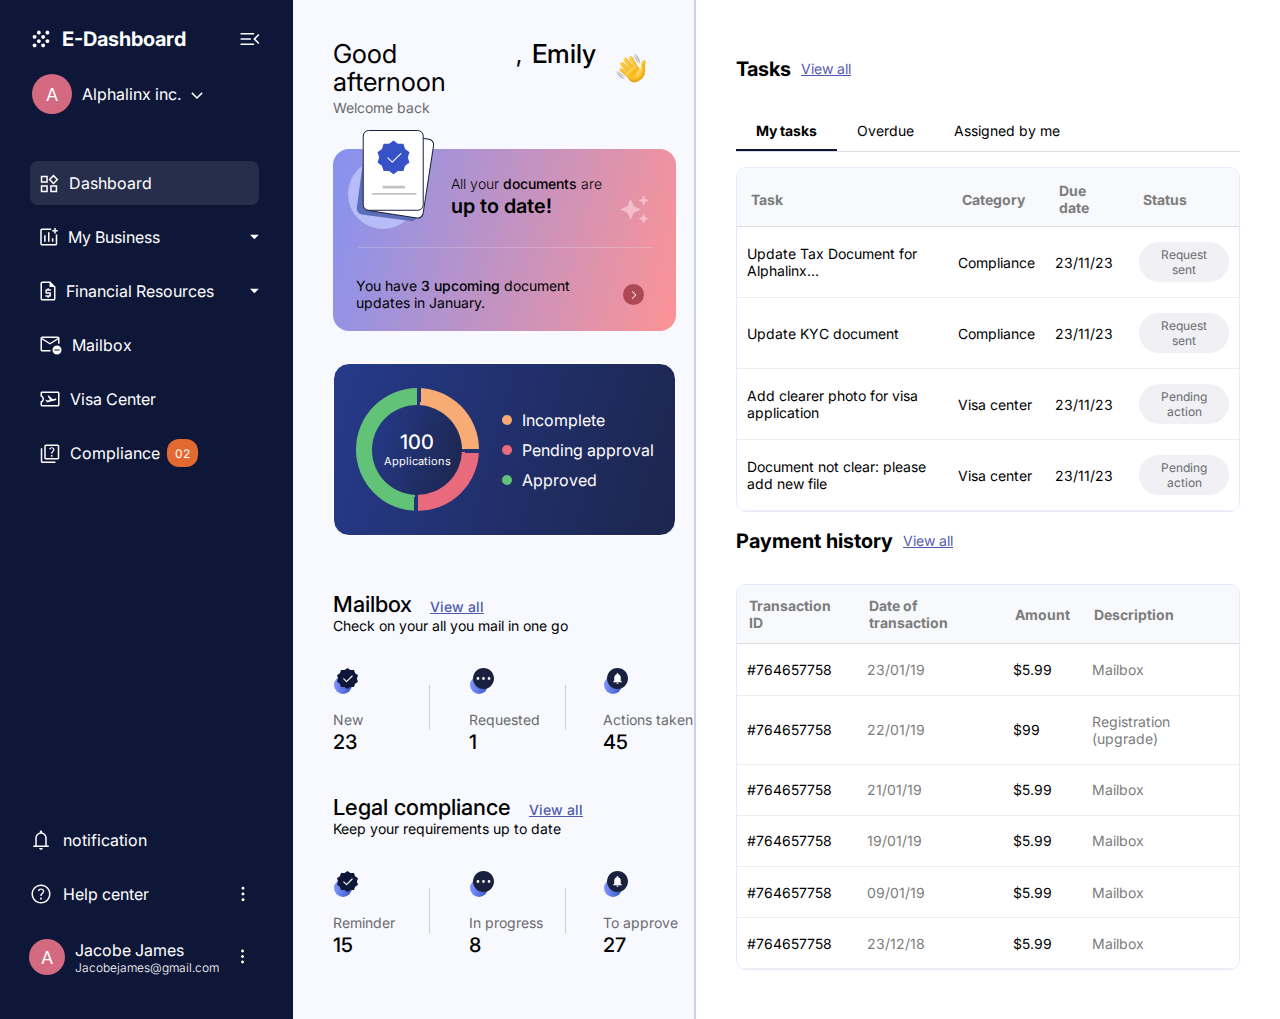
==== index.html @ ae785c29 "first commit" ====
<!DOCTYPE html>
<html lang="en">

<head>
    <meta charset="UTF-8">
    <meta name="viewport" content="width=device-width, initial-scale=1.0">
    <title>Document</title>


    <link rel="stylesheet" href="../public/stylesheets/index.css">
</head>

<body>

    <!-- sidebar section -->

    <div class="sidebar">
        <div class="sidebar-header">
            <div class="logo">
                <img src="../public/images/logo.svg" alt="">
                <span>E-Dashboard</span>
            </div>

            <button class="menu-icon" onclick="toggleSidebar()"><img src="../public/images/toggle-icon.svg" alt=""></button>
        </div>
        <div class="profile">
            <div class="avatar">A</div>
            <div class="company-info">
                <div class="company-name">Alphalinx inc.</div>
                <div class="dropdown-arrow">
                    <!-- Include your SVG file here -->
                    <img src="../public/images/dropdown-arrow.svg" alt="Dropdown Arrow">
                </div>
            </div>
        </div>

        <ul class="nav-list">
            <li class="nav-item active">
                <div class="icon"><img src="../public/images/dashboard.svg" alt=""></div>
                <span>Dashboard</span>

            </li>
            <li class="nav-item">
                <div class="icon"><img src="../public/images/my_business.svg" alt=""></div>
                <span>My Business</span>
                <img src="../public/images/down-arrow-icon.svg" alt="">

            </li>
            <li class="nav-item">
                <div class="icon"><img src="../public/images/financial_resources.svg" alt=""></div>
                <span>Financial Resources</span>
                <img src="../public/images/down-arrow-icon.svg" alt="">

            </li>
            <li class="nav-item">
                <div class="icon"><img src="../public/images/mail_box.svg" alt=""></div>
                <span>Mailbox</span>
            </li>
            <li class="nav-item">
                <div class="icon"><img src="../public/images/visa_center.svg" alt=""></div>
                <span>Visa Center</span>
            </li>
            <li class="nav-item">
                <div class="icon"><img src="../public/images/compliance.svg" alt=""></div>
                <span>Compliance</span>
                <span class="badge">02</span>
            </li>
        </ul>
        <div class="sidebar-bottom">
            <div class="sidebar-bottom-items">
                <li class="first-element"><img src="../public/images/notifications.svg" alt="">notification</li>
                <li class="second-element"><img src="../public/images/help.svg" alt="">Help center <img
                        class="three-dot" src="../public/images/3dot.svg" alt=""></li>
                <li class="third-element">
                    <span class="avatar2">A</span>
                    <div class="profile-bottom-name">Jacobe James<span>Jacobejames@gmail.com</span></div><img
                        class="three-dot" src="../public/images/3dot.svg" alt="Dropdown Arrow">



                </li>
            </div>
        </div>
    </div>

    <!-- ///////////////////////////////////////////////////////////////////////////// -->


    <!-- section-2 -->

    <div class="section-2">

        <!-- greeting div -->
        <div class="greeting-div">
            <li class="greeting-heading">
                <span id="greeting-text"></span>, <span id="user-name">Emily</span>
                <img src="../public/images/greetings-icon.svg" alt="">
            </li>
            <li class="welcome-back">Welcome back</li>
        </div>

        <!-- first card div in section-2 -->

        <div class="first-card">
            <img class="first-card-icon1" src="../public/images/first-card-icon1.svg" alt="">
            <img class="first-card-icon2" src="../public/images/first-card-icon2.svg" alt="">
            <div class="card">

                <div class="first-div">All your <span class="documents-span">documents</span> are <span
                        class="up-to-date">up to date!</span></div>
                <img class="line-img" src="../public/images/Line.svg" alt="">
                <div class="second-div">
                    <p>You have <span>3 upcoming</span> document updates in January.</p>

                    <img class="right-arrow" src="../public/images/right-arrow.svg" alt="">
                </div>
            </div>
        </div>

        <!-- second card -->
        <div class="second-card">
            <div class="chart-container" id="chart">
                <div class="chart-total" id="chart-total">
                    <div id="total-number">21</div>
                    <div id="total-text">Applications</div>
                </div>
            </div>
            <div class="legend">
                <div class="legend-item">
                    <span class="legend-color incomplete"></span>
                    Incomplete
                </div>
                <div class="legend-item">
                    <span class="legend-color pending"></span>
                    Pending approval
                </div>
                <div class="legend-item">
                    <span class="legend-color approved"></span>
                    Approved
                </div>
            </div>
        </div>



        <!-- mailbox div -->

        <div class="mailbox-main-div">

            <div class="mailbox-header-div">
                <li class="mailbox-header">
                    Mailbox <span class="link"><a href="">View all</a></span>
                </li>
                <li class="mailbox-description">Check on your all you mail in one go</li>
            </div>

            <div class="mailbox-content-div">
                <li class="first-li"><img src="../public/images/mailbox-new.svg" alt="">
                    <p>New</p><span id="new-mails-count">0</span>
                </li>
                <span class="mailbox-line1"><img src="../public/images/mailbox-line.svg" alt=""></span>
                <li class="second-li"><img src="../public/images/mailbox-requested.svg" alt="">
                    <p>Requested</p><span id="requested-mails-count">0</span>
                </li>
                <span class="mailbox-line2"><img src="../public/images/mailbox-line.svg" alt=""></span>
                <li class="third-li"><img src="../public/images/mailbox-actions-taken.svg" alt="">
                    <p>Actions taken</p><span id="actions-taken-mails-count">0</span>
                </li>
            </div>
        </div>

        <!-- legal compliance div in section 2 -->

        <div class="compliance-main-div">
            <div class="compliance-header-div">
                <li class="compliance-header">
                    Legal compliance <span class="link"><a href="">View all</a></span>
                </li>
                <li class="compliance-description">Keep your requirements up to date</li>
            </div>

            <div class="compliance-content-div">
                <li class="first-li"><img src="../public/images/mailbox-new.svg" alt="">
                    <p>Reminder</p><span id="reminder-count">0</span>
                </li>
                <span class="compliance-line1"><img src="../public/images/mailbox-line.svg" alt=""></span>
                <li class="second-li"><img src="../public/images/mailbox-requested.svg" alt="">
                    <p>In progress</p><span id="in-progress-count">0</span>
                </li>
                <span class="compliance-line2"><img src="../public/images/mailbox-line.svg" alt=""></span>
                <li class="third-li"><img src="../public/images/mailbox-actions-taken.svg" alt="">
                    <p>To approve</p><span id="to-approve-count">0</span>
                </li>
            </div>
        </div>



    </div>
    </div>

    <!-- /////////////////////////////////////////// -->



    <!-- section-3 -->
    <div class="mobile-container">
        <div class="mobile-task-section">
            <div class="mobile-section-header">
                <h2>Tasks</h2>
                <a href="#">View all</a>
            </div>
    
            <div class="mobile-tabs">
                <div class="active">My tasks</div>
                <div>Overdue</div>
                <div>Assigned by me</div>
            </div>
    
            <!-- Dynamic task items will be added here -->
        </div>
    
        <div class="mobile-payment-section">
            <div class="mobile-section-header">
                <h2>Transaction history</h2>
                <a href="#">View all</a>
            </div>
    
            <!-- Dynamic payment items will be added here -->
        </div>
    </div>
    



    <div class="container3">
        <div class="tasks-section">
            <div class="section-header">
                <h2>Tasks</h2>
                <a href="#">View all</a>
            </div>

            <div class="tabs">
                <div class="active">My tasks</div>
                <div>Overdue</div>
                <div>Assigned by me</div>
            </div>
            <div class="table-container">
                <table class="tasks-table">
                    <thead>
                        <tr>
                            <th>Task</th>
                            <th>Category</th>
                            <th>Due date</th>
                            <th>Status</th>
                        </tr>
                    </thead>
                    <tbody id="tasks-body">
                        <!-- Rows will be dynamically added here -->
                    </tbody>
                </table>
            </div>


            
        <div class="payment-section">
            <div class="section-header">
                <h2>Payment history</h2>
                <a href="#">View all</a>
            </div>
            <div class="table-container-payment">
                <table class="payment-history-table">
                    <thead>
                        <tr>
                            <th>Transaction ID</th>
                            <th>Date of transaction</th>
                            <th>Amount</th>
                            <th>Description</th>
                        </tr>
                    </thead>
                    <tbody id="payment-history-body">
                        <!-- Rows will be dynamically added here -->
                    </tbody>
                </table>
            </div>

        </div>

        </div>





    <script src="../public/javascrips/index.js"></script>


</body>

</html>
---- public/stylesheets/index.css ----
@import url('https://fonts.googleapis.com/css2?family=Anton&family=Archivo+Black&family=Inter:ital,opsz,wght@0,14..32,100..900;1,14..32,100..900&family=Kanit:ital,wght@0,100;0,200;0,300;0,400;0,500;0,600;0,700;0,800;0,900;1,100;1,200;1,300;1,400;1,500;1,600;1,700;1,800;1,900&family=Pacifico&family=Poppins:ital,wght@0,100;0,200;0,300;0,400;0,500;0,600;0,700;0,800;0,900;1,100;1,200;1,300;1,400;1,500;1,600;1,700;1,800;1,900&display=swap');

* {
    font-family: 'inter';
}

body {
    width: 100%;
    height: 100%;
    display: flex;
    margin: 0;

}

.sidebar {
    width: 293px;
    height: 1019px;
    background: #0F1738;
    color: rgb(255, 255, 255);
    display: flex;
    
    flex-direction: column;
    transition: transform 0.3s ease; /* Smooth transition for toggle */

}

.sidebar-header {
    display: flex;
    justify-content: space-between;
    align-items: center;
    margin-bottom: 20px;
    padding-left: 32px;
    padding-top: 24px;
    padding-right: 24px;
}

.sidebar-header img {
    width: 26px;
    height: 26px;
}

.logo {
    display: flex;
    width: 158px;
    height: 30px;
    font-size: 20px;
    font-weight: bold;
    align-items: center;
    gap: 4px;
}

.menu-icon {
    display: flex;
    background: none;
    border: none;
    color: white;
    font-size: 24px;
    cursor: pointer;
    align-items: center;
}

.profile {
    display: flex;
    align-items: center;

    padding-left: 32px;
}

.avatar {
    width: 40px;
    height: 40px;
    background: #D36A80;
    border-radius: 50%;
    display: flex;
    justify-content: center;
    align-items: center;
    font-size: 18px;
    color: white;
    margin-right: 10px;
}

.company-info {
    display: flex;
    align-items: center;
    position: relative;
}

.company-name {
    font-size: 16px;
    font-weight: normal;
    margin-right: 10px;
}

.dropdown-arrow img {
    width: 12px;
    /* Adjust size as needed */
    height: auto;
    cursor: pointer;
}

/* Optional: Adding styles for when the dropdown is active */
.company-info.active .dropdown-arrow img {
    transform: rotate(180deg);
}


.nav-list {
    list-style-type: none;
    padding-right: 45px;
    padding-top: 21px;
    flex-grow: 1;
    display: flex;
    flex-direction: column;
    align-items: center;
    
   

}

.nav-item {
    position: relative;
    display: flex;
    align-items: center;
    margin-top: 10px;
    border-radius: 8px;
    cursor: pointer;
    width: 229px;
    height: 44px;

}

.nav-item:hover,
.nav-item.active {
    background: #FFFFFF1A;

}

.icon {
    margin-right: 10px;
    font-size: 18px;
    padding-left: 10px;
    display: flex;
}

.nav-item span {
    flex-grow: 1;
}

.badge {
    background: #E26930;
    position: absolute;
    display: flex;
    align-items: center;
    justify-content: center;
    padding: 2px 2px;
    border-radius: 12px;
    font-size: 12px;
    width: 27px;
    height: 24px;
    left: 137px;
}


/* sidebar-bottom */

.sidebar-bottom {
    width: 293px;
    height: 220px;
    padding: 0;
    margin-top: 50px;


}

.sidebar-bottom .sidebar-bottom-items {
    width: 226px;
    height: 150px;

    margin-top: 29px;
    margin-left: 29px;
    display: flex;
    flex-direction: column;
    justify-content: space-between;
    list-style: none;
    gap: 30px;
}

.sidebar-bottom-items .third-element {
    position: relative;
    display: flex;

    width: 100%;
    height: 42px;
}

.sidebar-bottom-items li {
    position: relative;

    width: 100%;
    height: 24px;
    display: flex;
    justify-content: left;
    align-items: center;
    gap: 10px;

}

.sidebar-bottom-items li .three-dot {
    position: absolute;
    margin-left: 202px;
}

.sidebar-bottom-items .third-element .three-dot {
    position: absolute;
    margin-left: 202px;
    height: 24px;
    width: 24px;
}

.sidebar-bottom-items .third-element .avatar2 {
    width: 36px;
    height: 36px;
    background: #D36A80;
    border-radius: 50%;
    display: flex;
    justify-content: center;
    align-items: center;
    font-size: 18px;
    color: white;
    margin-right: 0px;
}

.third-element .profile-bottom-name {
    display: flex;
    flex-direction: column;
}

.third-element .profile-bottom-name {
    display: flex;
    flex-direction: column;
}

.third-element .profile-bottom-name span {
    font-size: 12px;
    font-weight: 300;
}

/* //////////////////////////////////////// */

/* section-2 */

.section-2 {
    width: 423px;
    height: 1019px;
    background-color: #F8F9FF;
    border-right: 2px solid #C9CEE9;
}

.section-2 .greeting-div {
    list-style: none;
    width: 313px;
    height: 58px;
    margin-left: 40px;
    margin-top: 40px;
}

.greeting-div .greeting-heading {
    display: flex;
    font-size: 26px;
    font-weight: 400;
    line-height: 28px;

}

.greeting-div .greeting-heading #user-name {
    margin-left: 10px;
    font-weight: 500;
    line-height: 28px;
}

.greeting-div .greeting-heading img {

    margin-left: 20px;
}

.greeting-div .welcome-back {
    font-weight: 400;
    color: #6A6A6D;
    font-size: 14px;
    line-height: 23px;
}


/* first card div in section-2 styles */

.first-card {
    position: relative;
    width: 343px;
    height: 201px;

    margin-top: 32px;
    margin-left: 40px;

}

.first-card .card {
    position: absolute;
    background: linear-gradient(104.45deg, #7B92F8 -8.72%, #FF9393 102.16%);
    width: 100%;
    height: 182px;
    margin-top: 19px;
    border-radius: 16px;



}

.first-card .card .first-div {
    margin-top: 26px;
    margin-left: 118px;
    font-weight: 300;
    font-size: 14px;
    line-height: 18px;
    width: 162px;
    height: 46px;

}

.first-card .card .first-div .up-to-date {
    font-size: 20px;
    font-weight: 600;
    line-height: 26px;
}

.first-card .card .first-div .documents-span {

    font-weight: 500;
}

.first-card .card .line-img {
    margin-left: 25px;
    margin-top: 26px;
}

.first-card .card .second-div {
    width: 100%;
    height: 36px;

    align-items: justify;
    display: flex;
    justify-content: space-between;
    align-items: center;
    margin-top: 24px;


}

.first-card .card .second-div p {

    width: 219px;
    margin-left: 23px;
    font-size: 14px;
}

.first-card .card .second-div p span {
    font-weight: 500;
}

.first-card .card .second-div .right-arrow {

    margin-right: 32px;
    width: 21px;
    height: 21px;
}

.first-card .first-card-icon1 {
    position: absolute;
    width: 87px;
    height: 99px;
    z-index: 1;
    margin-left: 15px;
}

.first-card .first-card-icon2 {
    position: absolute;

    z-index: 1;
    margin-left: 286px;
    margin-top: 64px;
}



/* second-card in section-2 */
.second-card {
    position: relative;
    width: 343px;
    height: 173px;
    background: linear-gradient(106deg, #263A8B 0%, #1A213F 121%);
    border-radius: 16px;
    border: 1px solid white;
    margin-left: 40px;
    margin-top: 32px;
    display: flex;
    align-items: center;
    justify-content: space-around;
    padding: 10px;
    box-sizing: border-box;
    color: white;

}

.chart-container {
    position: relative;
    width: 123px;
    height: 123px;
    border-radius: 50%;
    background: conic-gradient(#F7AB75 0% 33%,
            /* Incomplete color segment */
            #E9697D 33% 66%,
            /* Pending color segment */
            #62C378 66% 100%
            /* Approved color segment */
        );

}

.chart-total {
    position: absolute;
    top: 50%;
    left: 50%;
    border-radius: 50%;
    width: 90px;
    height: 90px;
    transform: translate(-50%, -50%);
    color: white;
    text-align: center;
    background: linear-gradient(106deg, #263A8B 0%, #1A213F 121%);
    display: flex;
    flex-direction: column;
    align-items: center;
    justify-content: center;
    gap: 4px;
}

#total-number {
    font-size: 20px;
    font-weight: 500;
    line-height: 20px;
}

#total-text {
    font-size: 11px;
    font-weight: 400;
    line-height: 11px;
}

.legend {
    display: flex;
    flex-direction: column;
    justify-content: center;
    gap: 10px;
}

.legend-item {
    display: flex;
    align-items: center;
}

.legend-color {
    display: inline-block;
    width: 10px;
    height: 10px;
    border-radius: 50%;
    margin-right: 10px;
}

.incomplete {
    background-color: #F7AB75;
}

.pending {
    background-color: #E9697D;
}

.approved {
    background-color: #62C378;
}



/* mailbox div in section-2 */

.mailbox-main-div {

    width: 361px;
    height: 155px;

    margin-left: 40px;
    margin-top: 57px;

}

.mailbox-main-div .mailbox-header-div {


    list-style: none;

}

.mailbox-main-div .mailbox-header-div .mailbox-header {
    font-size: 22px;
    font-weight: 500;
    line-height: 22px;


}

.mailbox-main-div .mailbox-header-div .mailbox-header .link a {

    font-size: 14px;
    font-weight: 500;
    line-height: 19px;
    margin-left: 12px;
    color: #515BAE;


}

.mailbox-main-div .mailbox-header-div .mailbox-description {
    font-size: 14px;
    font-weight: 400;
    line-height: 14px;
    margin-top: 3px;

}


.mailbox-main-div .mailbox-content-div {
    width: 100%;
    position: relative;
    height: 81px;

    margin-top: 32px;
    list-style: none;
    display: flex;


}

.mailbox-main-div .mailbox-content-div li p {

    font-size: 14px;
    font-weight: 400;
    color: #6A6A6D;
    line-height: 16px;
}

.mailbox-main-div .mailbox-content-div li img {
    margin-top: 2px;
}

.mailbox-main-div .mailbox-content-div li span {
    position: absolute;
    font-size: 20px;
    font-weight: 500;
    color: #000000;
    line-height: 20px;
    margin-top: -10px;
}

.mailbox-main-div .mailbox-content-div .first-li {
    position: absolute;
}

.mailbox-main-div .mailbox-content-div .second-li {
    position: absolute;
    margin-left: 136px;

}

.mailbox-main-div .mailbox-content-div .third-li {
    position: absolute;
    margin-left: 270px;

}

.mailbox-main-div .mailbox-content-div .mailbox-line1 {
    position: absolute;
    margin-left: 96px;
    margin-top: 20px;
}

.mailbox-main-div .mailbox-content-div .mailbox-line2 {

    margin-left: 232px;
    margin-top: 20px;
}




/* legal compliance main div in section 2 */

.compliance-main-div{
    width: 361px;
    height: 155px;
    
    margin-left: 40px;
    margin-top: 48px;
}

.compliance-main-div .compliance-header-div {
    list-style: none;
}

.compliance-main-div .compliance-header-div .compliance-header {
    font-size: 22px;
    font-weight: 500;
    line-height: 22px;
}

.compliance-main-div .compliance-header-div .compliance-header .link a {
    font-size: 14px;
    font-weight: 500;
    line-height: 19px;
    margin-left: 12px;
    color: #515BAE;
}

.compliance-main-div .compliance-header-div .compliance-description {
    font-size: 14px;
    font-weight: 400;
    line-height: 14px;
    margin-top: 3px;
}

.compliance-main-div .compliance-content-div {
    width: 100%;
    position: relative;
    height: 81px;
    margin-top: 32px;
    list-style: none;
    display: flex;
}

.compliance-main-div .compliance-content-div li p {
    font-size: 14px;
    font-weight: 400;
    color: #6A6A6D;
    line-height: 16px;
   
}

.compliance-main-div .compliance-content-div li img {
    margin-top: 2px;
}

.compliance-main-div .compliance-content-div li span {
    position: absolute;
    font-size: 20px;
    font-weight: 500;
    color: #000000;
    line-height: 20px;
    margin-top: -10px;
}

.compliance-main-div .compliance-content-div .first-li {
    position: absolute;
}

.compliance-main-div .compliance-content-div .second-li {
    position: absolute;
    margin-left: 136px;
}

.compliance-main-div .compliance-content-div .third-li {
    position: absolute;
    margin-left: 270px;
}

.compliance-main-div .compliance-content-div .compliance-line1 {
    position: absolute;
    margin-left: 96px;
    margin-top: 20px;
}

.compliance-main-div .compliance-content-div .compliance-line2 {
    margin-left: 232px;
    margin-top: 20px;
}


/* //////////////////////////////////////////////////////////////////// */

/* section 3  */

.section-3{

    width: 724px;
    height: 1019px;
    margin: 0;
    padding: 0;

}

.container3 {
    width: 644px;
    height: 889px;
    margin: 40px;
   
}
@media(min-width:769px) {
    
.mobile-container{
    display: none;
}
}



h2 {
    font-size: 20px;
    
}

.section-header {
    display: flex;
    justify-content: left;
    align-items: center;
    margin-bottom: 15px;
}

.section-header a {
    color: #515BAE;
    font-size: 14px;
    margin-left: 10px;
}

.tabs {
    display: flex;
    border-bottom: 1px solid #ddd;
    margin-bottom: 15px;
}

.tabs div {
    padding: 10px 20px;
    font-size: 14px;
    cursor: pointer;
}

.tabs div.active {
    font-weight: bold;
    border-bottom: 2px solid #0F1738;
    ;
}


/* Table Container for Rounded Corners */
.table-container {
    border-radius: 10px;
    border: 1px solid #E5E9FF;
    overflow: hidden;
}

/* Tasks Table */
.tasks-table {
    width: 100%;
    height: 340px;
    border-collapse: collapse;
}


.tasks-table thead th {
    text-align: left;
    font-size: 14px;
    color: #7c7c7c;
    padding-bottom: 10px;
    border-bottom: 1px solid #ddd;
    background: #F8F9FC;
    
}

.tasks-table tbody td {
    padding: 15px 10px;
    font-size: 14px;
    border-bottom: 1px solid #eee;
}

.tasks-table .status-btn {
    padding: 5px 10px;
    background: #F1F1F5;
    color: #6A6A6D;

    border-radius: 20px;
    border: none;
    font-size: 12px;
    cursor: pointer;
}



.table-container-payment {
    border-radius: 10px;
    border: 1px solid #E5E9FF;
    overflow: hidden;
}

/* Payment History Table */
.payment-history-table {
    width: 100%;
    height: 384px;;
    border-collapse: collapse;
    
}

.payment-history-table thead th {
    text-align: left;
    font-size: 14px;
    color: #7c7c7c;
    border-bottom: 1px solid #ddd;
    background: #F8F9FC;

}

.payment-history-table tbody td {
    padding: 15px 10px;
    font-size: 14px;
    color: #7c7c7c;
    border-bottom: 1px solid #eee;
}

.payment-history-table tbody td:first-child {
    color: black;
}

.payment-history-table tbody td:nth-child(3) {
    color: black;
}



.tasks-table td, .tasks-table th {
    /* Customize padding for the tasks table */
    padding: 14px;
}

.payment-history-table td, .payment-history-table th {
    /* Customize padding for the payment history table */
    padding: 12px;
}




/* Mobile-Specific Styles */
@media only screen and (max-width: 768px) {

    body {
        width: 100%;
        height: 100%;
        display: flex;
        flex-direction: column;
        
        
        position: relative;
        
    }

   /* Ensure the sidebar is positioned off-screen initially */
.sidebar {
    width: 100%; /* Adjust as needed */
    height: 88px; /* Full height */
    position: fixed; /* Fixed positioning to stay in place */
    top: 0;
    overflow-y: auto; /* Allow scrolling if needed */
    /* Optional shadow */
    transition: left 0.3s ease; /* Smooth transition */
    z-index: 1000; /* Ensure it's above other content */
}

.sidebar.open {
    height: 100%;/* Slide into view */
}
/* Ensure menu icon changes cursor */
.menu-icon {
    cursor: pointer; /* Pointer cursor on hover */
}


    .sidebar .sidebar-header{
        margin-top: 16px;
    }


    .sidebar .nav-list{
        width: 100%;
        align-items: start;
        
    }
    .profile{
        width: 60%;
    }



    /* section 2 */

    
    .section-2{
        width: 100%;
        overflow-x: hidden;
        display: flex;
        flex-direction: column;
       
        align-items: center;
        

    }
    .section-2 .greeting-div{
        margin-left:-40px;
        margin-top: 116px;
      
    }
    

    .first-card{
        width: 358px;
        height: 201px;
        margin-left:0px;
        margin-bottom: 16px;
    }
    .second-card{
        width: 358px;
        height: 173px;
        margin-left: 0px;
    }

    .mailbox-main-div{
        margin-left: 16px;
    }

    .compliance-main-div{
        margin-left: 16px;
        margin-bottom: 50px;
    }
    



/* section 3 */

.container3{
    display: none;
}

.mobile-container {
    max-width: 100%;
    padding-left: 0;
    padding-right: 0;
    margin-top: 32px;
    display: flex;
    flex-direction: column;

    align-items: center;
    
}

.mobile-task-section {
    width: 358px;
    background-color: white;
    border-radius: 8px;
    
    
}

.mobile-section-header {
    display: flex;
    justify-content: space-between;
    align-items: center;
    margin-bottom: 20px;
}

.mobile-section-header h2 {
    font-size: 18px;
    font-weight: bold;
}

.mobile-section-header a {
    font-size: 14px;
    color: #6c63ff;
    text-decoration: none;
}

.mobile-tabs {
    display: flex;

    border-bottom: 1px solid #e0e0e0;
    margin-bottom: 20px;
}

.mobile-tabs div {
    padding: 10px;
    cursor: pointer;
    font-size: 14px;
    color: #888;
}

.mobile-tabs .active {
    border-bottom: 2px solid #565563;
    color: #333;
}

.mobile-task-item {
    border-top: 1px solid #e0e0e0;
    padding-top: 15px;
    padding-bottom: 15px;
}

.mobile-task-item:not(:first-child) {
    margin-top: 15px;
}

.mobile-task-item h3 {
    font-size: 16px;
    font-weight: bold;
}

.mobile-task-info {
    display: flex;
    justify-content: space-between;
    margin-top: 5px;
    font-size: 14px;
    color: #888;
}

.mobile-task-info .mobile-category,
.mobile-task-info .mobile-due-date {
    font-size: 14px;
}

.mobile-status {
    margin-top: 10px;
    display: inline-block;
    padding: 5px 12px;
    border-radius: 20px;
    font-size: 12px;
    background-color: #e0e0e0;
    color: #666;
}


.mobile-payment-section {
    width: 358px;
    background-color: white;
    border-radius: 8px;
    padding-bottom: 40px;
    margin-top: 40px;
    
}

.mobile-section-header {
    display: flex;
    justify-content: space-between;
    align-items: center;
    margin-bottom: 20px;
}

.mobile-section-header h2 {
    font-size: 18px;
    font-weight: bold;
}

.mobile-section-header a {
    font-size: 14px;
    color: #6c63ff;
    text-decoration: none;
}

.mobile-payment-item {
    border-top: 1px solid #e0e0e0;
    padding-top: 15px;
    padding-bottom: 15px;
    
}

.mobile-payment-item:not(:first-child) {
    margin-top: 15px;
}

.mobile-payment-item-header {
    display: flex;
    justify-content: space-between;
    align-items: center;
    font-size: 16px;
    font-weight: bold;
}

.mobile-payment-item-header .mobile-amount {
    font-size: 16px;
    font-weight: bold;
    color: #333;
}

.mobile-payment-item-header .mobile-toggle {
    font-size: 14px;
    color: #333;
    cursor: pointer;
}

.mobile-payment-item-details {
    display: none;
    margin-top: 10px;
    font-size: 14px;
    color: #888;
}

.mobile-payment-item.active .mobile-payment-item-details {
    display: block;
}

.mobile-payment-item-details .mobile-description {
    font-size: 14px;
    margin-top: 5px;
    color: #888;
}

.mobile-payment-item-details .mobile-date {
    font-size: 14px;
    color: #666;
}

}
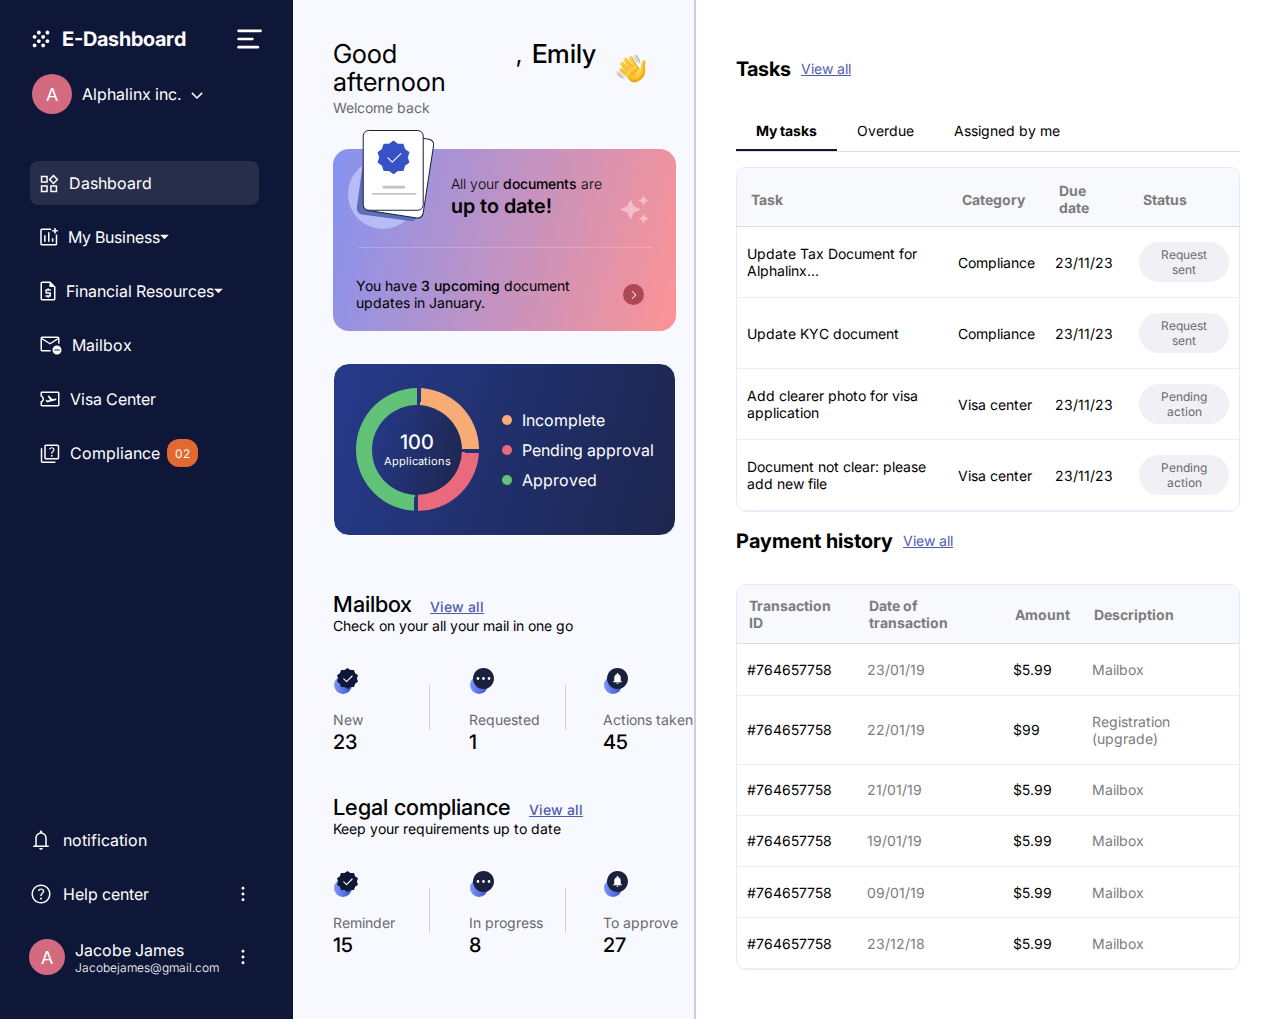
==== commit b1e0d595: "toggle rotation updated on payment history" ====
--- a/index.html
+++ b/index.html
@@ -4,120 +4,153 @@
 <head>
     <meta charset="UTF-8">
     <meta name="viewport" content="width=device-width, initial-scale=1.0">
-    <title>Document</title>
-
-
-    <link rel="stylesheet" href="../public/stylesheets/index.css">
+    <title>E-Dashboard</title>
+
+    <!-- stylesheets path -->
+    <link rel="stylesheet" href="./public/stylesheets/index.css">
 </head>
 
 <body>
 
-    <!-- sidebar section -->
+    <!-- sidebar section starts-->
+
 
     <div class="sidebar">
+        <!-- Sidebar header -->
         <div class="sidebar-header">
+            <!-- Logo -->
             <div class="logo">
-                <img src="../public/images/logo.svg" alt="">
+                <img src="./public/images/logo.svg" alt="">
                 <span>E-Dashboard</span>
             </div>
 
-            <button class="menu-icon" onclick="toggleSidebar()"><img src="../public/images/toggle-icon.svg" alt=""></button>
-        </div>
+            <!-- Toggle button -->
+            <button class="menu-icon" onclick="toggleSidebar()">
+                <img src="./public/images/mobile-toggle-icon.svg" alt="">
+            </button>
+        </div>
+
+        <!-- Profile section -->
         <div class="profile">
+            <!-- Avatar -->
             <div class="avatar">A</div>
+
+            <!-- Company info -->
             <div class="company-info">
                 <div class="company-name">Alphalinx inc.</div>
                 <div class="dropdown-arrow">
-                    <!-- Include your SVG file here -->
-                    <img src="../public/images/dropdown-arrow.svg" alt="Dropdown Arrow">
-                </div>
-            </div>
-        </div>
-
+                    <!-- Dropdown arrow -->
+                    <img src="./public/images/dropdown-arrow.svg" alt="Dropdown Arrow">
+                </div>
+            </div>
+        </div>
+
+        <!-- Navigation list -->
         <ul class="nav-list">
+            <!-- Dashboard item -->
             <li class="nav-item active">
-                <div class="icon"><img src="../public/images/dashboard.svg" alt=""></div>
+                <div class="icon"><img src="./public/images/dashboard.svg" alt=""></div>
                 <span>Dashboard</span>
-
-            </li>
-            <li class="nav-item">
-                <div class="icon"><img src="../public/images/my_business.svg" alt=""></div>
+            </li>
+
+            <!-- My Business item -->
+            <li class="nav-item">
+                <div class="icon"><img src="./public/images/my_business.svg" alt=""></div>
                 <span>My Business</span>
                 <img src="../public/images/down-arrow-icon.svg" alt="">
-
-            </li>
-            <li class="nav-item">
-                <div class="icon"><img src="../public/images/financial_resources.svg" alt=""></div>
+            </li>
+
+            <!-- Financial Resources item -->
+            <li class="nav-item">
+                <div class="icon"><img src="./public/images/financial_resources.svg" alt=""></div>
                 <span>Financial Resources</span>
                 <img src="../public/images/down-arrow-icon.svg" alt="">
-
-            </li>
-            <li class="nav-item">
-                <div class="icon"><img src="../public/images/mail_box.svg" alt=""></div>
+            </li>
+
+            <!-- Mailbox item -->
+            <li class="nav-item">
+                <div class="icon"><img src="./public/images/mail_box.svg" alt=""></div>
                 <span>Mailbox</span>
             </li>
-            <li class="nav-item">
-                <div class="icon"><img src="../public/images/visa_center.svg" alt=""></div>
+
+            <!-- Visa Center item -->
+            <li class="nav-item">
+                <div class="icon"><img src="./public/images/visa_center.svg" alt=""></div>
                 <span>Visa Center</span>
             </li>
-            <li class="nav-item">
-                <div class="icon"><img src="../public/images/compliance.svg" alt=""></div>
+
+            <!-- Compliance item -->
+            <li class="nav-item">
+                <div class="icon"><img src="./public/images/compliance.svg" alt=""></div>
                 <span>Compliance</span>
                 <span class="badge">02</span>
             </li>
         </ul>
+
+        <!-- Sidebar bottom -->
         <div class="sidebar-bottom">
+            <!-- Bottom items -->
             <div class="sidebar-bottom-items">
-                <li class="first-element"><img src="../public/images/notifications.svg" alt="">notification</li>
-                <li class="second-element"><img src="../public/images/help.svg" alt="">Help center <img
-                        class="three-dot" src="../public/images/3dot.svg" alt=""></li>
+                <!-- Notification item -->
+                <li class="first-element">
+                    <img src="./public/images/notifications.svg" alt="">notification
+                </li>
+
+                <!-- Help center item -->
+                <li class="second-element">
+                    <img src="./public/images/help.svg" alt="">Help center
+                    <img class="three-dot" src="./public/images/3dot.svg" alt="">
+                </li>
+
+                <!-- Profile item -->
                 <li class="third-element">
                     <span class="avatar2">A</span>
-                    <div class="profile-bottom-name">Jacobe James<span>Jacobejames@gmail.com</span></div><img
-                        class="three-dot" src="../public/images/3dot.svg" alt="Dropdown Arrow">
-
-
-
-                </li>
-            </div>
-        </div>
-    </div>
-
-    <!-- ///////////////////////////////////////////////////////////////////////////// -->
-
-
-    <!-- section-2 -->
+                    <div class="profile-bottom-name">
+                        Jacobe James
+                        <span>Jacobejames@gmail.com</span>
+                    </div>
+                    <img class="three-dot" src="./public/images/3dot.svg" alt="Dropdown Arrow">
+                </li>
+            </div>
+        </div>
+    </div>
+
+
+    <!-- sidebar section end-->
+
+
+    <!--************************************************************************************************************************-->
+
+
+    <!-- Section-2 starts -->
 
     <div class="section-2">
 
-        <!-- greeting div -->
+        <!-- Greeting -->
         <div class="greeting-div">
             <li class="greeting-heading">
                 <span id="greeting-text"></span>, <span id="user-name">Emily</span>
-                <img src="../public/images/greetings-icon.svg" alt="">
+                <img src="./public/images/greetings-icon.svg" alt="">
             </li>
             <li class="welcome-back">Welcome back</li>
         </div>
 
-        <!-- first card div in section-2 -->
-
+        <!-- First card -->
         <div class="first-card">
-            <img class="first-card-icon1" src="../public/images/first-card-icon1.svg" alt="">
-            <img class="first-card-icon2" src="../public/images/first-card-icon2.svg" alt="">
+            <img class="first-card-icon1" src="./public/images/first-card-icon1.svg" alt="">
+            <img class="first-card-icon2" src="./public/images/first-card-icon2.svg" alt="">
             <div class="card">
-
                 <div class="first-div">All your <span class="documents-span">documents</span> are <span
                         class="up-to-date">up to date!</span></div>
-                <img class="line-img" src="../public/images/Line.svg" alt="">
+                <img class="line-img" src="./public/images/Line.svg" alt="">
                 <div class="second-div">
                     <p>You have <span>3 upcoming</span> document updates in January.</p>
-
-                    <img class="right-arrow" src="../public/images/right-arrow.svg" alt="">
-                </div>
-            </div>
-        </div>
-
-        <!-- second card -->
+                    <img class="right-arrow" src="./public/images/right-arrow.svg" alt="">
+                </div>
+            </div>
+        </div>
+
+        <!-- Second card -->
         <div class="second-card">
             <div class="chart-container" id="chart">
                 <div class="chart-total" id="chart-total">
@@ -141,36 +174,31 @@
             </div>
         </div>
 
-
-
-        <!-- mailbox div -->
-
+        <!-- Mailbox -->
         <div class="mailbox-main-div">
-
             <div class="mailbox-header-div">
                 <li class="mailbox-header">
                     Mailbox <span class="link"><a href="">View all</a></span>
                 </li>
-                <li class="mailbox-description">Check on your all you mail in one go</li>
+                <li class="mailbox-description">Check on your all your mail in one go</li>
             </div>
 
             <div class="mailbox-content-div">
-                <li class="first-li"><img src="../public/images/mailbox-new.svg" alt="">
+                <li class="first-li"><img src="./public/images/mailbox-new.svg" alt="">
                     <p>New</p><span id="new-mails-count">0</span>
                 </li>
-                <span class="mailbox-line1"><img src="../public/images/mailbox-line.svg" alt=""></span>
-                <li class="second-li"><img src="../public/images/mailbox-requested.svg" alt="">
+                <span class="mailbox-line1"><img src="./public/images/mailbox-line.svg" alt=""></span>
+                <li class="second-li"><img src="./public/images/mailbox-requested.svg" alt="">
                     <p>Requested</p><span id="requested-mails-count">0</span>
                 </li>
-                <span class="mailbox-line2"><img src="../public/images/mailbox-line.svg" alt=""></span>
-                <li class="third-li"><img src="../public/images/mailbox-actions-taken.svg" alt="">
+                <span class="mailbox-line2"><img src="./public/images/mailbox-line.svg" alt=""></span>
+                <li class="third-li"><img src="./public/images/mailbox-actions-taken.svg" alt="">
                     <p>Actions taken</p><span id="actions-taken-mails-count">0</span>
                 </li>
             </div>
         </div>
 
-        <!-- legal compliance div in section 2 -->
-
+        <!-- Compliance -->
         <div class="compliance-main-div">
             <div class="compliance-header-div">
                 <li class="compliance-header">
@@ -180,72 +208,90 @@
             </div>
 
             <div class="compliance-content-div">
-                <li class="first-li"><img src="../public/images/mailbox-new.svg" alt="">
+                <li class="first-li"><img src="./public/images/mailbox-new.svg" alt="">
                     <p>Reminder</p><span id="reminder-count">0</span>
                 </li>
-                <span class="compliance-line1"><img src="../public/images/mailbox-line.svg" alt=""></span>
-                <li class="second-li"><img src="../public/images/mailbox-requested.svg" alt="">
+                <span class="compliance-line1"><img src="./public/images/mailbox-line.svg" alt=""></span>
+                <li class="second-li"><img src="./public/images/mailbox-requested.svg" alt="">
                     <p>In progress</p><span id="in-progress-count">0</span>
                 </li>
-                <span class="compliance-line2"><img src="../public/images/mailbox-line.svg" alt=""></span>
-                <li class="third-li"><img src="../public/images/mailbox-actions-taken.svg" alt="">
+                <span class="compliance-line2"><img src="./public/images/mailbox-line.svg" alt=""></span>
+                <li class="third-li"><img src="./public/images/mailbox-actions-taken.svg" alt="">
                     <p>To approve</p><span id="to-approve-count">0</span>
                 </li>
             </div>
         </div>
 
-
-
-    </div>
-    </div>
-
-    <!-- /////////////////////////////////////////// -->
-
-
-
-    <!-- section-3 -->
+    </div>
+    </div>
+
+
+    <!-- section-2 end -->
+
+
+    <!--************************************************************************************************************************-->
+
+
+
+    <!-- Section-3 starts -->
+
+    <!-- mobile screen tasks and payement section starts-->
     <div class="mobile-container">
+        <!-- Mobile task section -->
         <div class="mobile-task-section">
+            <!-- Mobile section header -->
             <div class="mobile-section-header">
                 <h2>Tasks</h2>
                 <a href="#">View all</a>
             </div>
-    
+
+            <!-- Mobile tabs -->
             <div class="mobile-tabs">
                 <div class="active">My tasks</div>
                 <div>Overdue</div>
                 <div>Assigned by me</div>
             </div>
-    
+
             <!-- Dynamic task items will be added here -->
         </div>
-    
+
+        <!-- Mobile payment section -->
         <div class="mobile-payment-section">
+            <!-- Mobile section header -->
             <div class="mobile-section-header">
+                
                 <h2>Transaction history</h2>
                 <a href="#">View all</a>
             </div>
-    
+
             <!-- Dynamic payment items will be added here -->
         </div>
     </div>
-    
-
-
-
+
+<!-- mobile screen tasks and payement section end-->
+
+    <!--************************************************************************************************************************-->
+
+<!-- desktop tasks and payement section starts-->
     <div class="container3">
+        <!-- Tasks section -->
         <div class="tasks-section">
+            <!-- Section header -->
             <div class="section-header">
                 <h2>Tasks</h2>
                 <a href="#">View all</a>
             </div>
 
+            <!-- Tabs -->
             <div class="tabs">
                 <div class="active">My tasks</div>
                 <div>Overdue</div>
                 <div>Assigned by me</div>
             </div>
+
+            <!-- Table container -->
             <div class="table-container">
+                <!-- Tasks table -->
                 <table class="tasks-table">
                     <thead>
                         <tr>
@@ -261,38 +307,42 @@
                 </table>
             </div>
 
-
-            
-        <div class="payment-section">
-            <div class="section-header">
-                <h2>Payment history</h2>
-                <a href="#">View all</a>
-            </div>
-            <div class="table-container-payment">
-                <table class="payment-history-table">
-                    <thead>
-                        <tr>
-                            <th>Transaction ID</th>
-                            <th>Date of transaction</th>
-                            <th>Amount</th>
-                            <th>Description</th>
-                        </tr>
-                    </thead>
-                    <tbody id="payment-history-body">
-                        <!-- Rows will be dynamically added here -->
-                    </tbody>
-                </table>
-            </div>
-
-        </div>
-
-        </div>
-
-
-
-
-
-    <script src="../public/javascrips/index.js"></script>
+            <!-- Payment section -->
+            <div class="payment-section">
+                <!-- Section header -->
+                <div class="section-header">
+                    <h2>Payment history</h2>
+                    <a href="#">View all</a>
+                </div>
+
+                <!-- Table container payment -->
+                <div class="table-container-payment">
+                    <!-- Payment history table -->
+                    <table class="payment-history-table">
+                        <thead>
+                            <tr>
+                                <th>Transaction ID</th>
+                                <th>Date of transaction</th>
+                                <th>Amount</th>
+                                <th>Description</th>
+                            </tr>
+                        </thead>
+                        <tbody id="payment-history-body">
+                            <!-- Rows will be dynamically added here -->
+                        </tbody>
+                    </table>
+                </div>
+            </div>
+        </div>
+    </div>
+<!-- desktop tasks and payement section end-->
+    <!-- section-3 end -->
+
+    <!--************************************************************************************************************************-->
+
+
+    <!-- scripts path -->
+    <script src="./public/javascrips/index.js"></script>
 
 
 </body>
--- a/public/stylesheets/index.css
+++ b/public/stylesheets/index.css
@@ -9,21 +9,26 @@
     height: 100%;
     display: flex;
     margin: 0;
-
-}
-
+}
+
+
+
+/* ***************************************************************************************************************** */
+
+
+/* Sidebar container */
 .sidebar {
     width: 293px;
     height: 1019px;
     background: #0F1738;
     color: rgb(255, 255, 255);
     display: flex;
-    
     flex-direction: column;
-    transition: transform 0.3s ease; /* Smooth transition for toggle */
-
-}
-
+    transition: transform 0.3s ease;
+    /* Smooth transition for toggle */
+}
+
+/* Sidebar header section */
 .sidebar-header {
     display: flex;
     justify-content: space-between;
@@ -34,11 +39,13 @@
     padding-right: 24px;
 }
 
+/* Logo image in sidebar header */
 .sidebar-header img {
     width: 26px;
     height: 26px;
 }
 
+/* Logo and title in sidebar header */
 .logo {
     display: flex;
     width: 158px;
@@ -49,23 +56,24 @@
     gap: 4px;
 }
 
+/* Menu icon button */
 .menu-icon {
     display: flex;
     background: none;
     border: none;
     color: white;
     font-size: 24px;
-    cursor: pointer;
-    align-items: center;
-}
-
+    align-items: center;
+}
+
+/* User profile section */
 .profile {
     display: flex;
     align-items: center;
-
     padding-left: 32px;
 }
 
+/* User avatar */
 .avatar {
     width: 40px;
     height: 40px;
@@ -79,31 +87,28 @@
     margin-right: 10px;
 }
 
+/* Company info section */
 .company-info {
     display: flex;
     align-items: center;
     position: relative;
 }
 
+/* Company name text */
 .company-name {
     font-size: 16px;
     font-weight: normal;
     margin-right: 10px;
 }
 
+/* Dropdown arrow in company info */
 .dropdown-arrow img {
     width: 12px;
-    /* Adjust size as needed */
     height: auto;
     cursor: pointer;
 }
 
-/* Optional: Adding styles for when the dropdown is active */
-.company-info.active .dropdown-arrow img {
-    transform: rotate(180deg);
-}
-
-
+/* Navigation list */
 .nav-list {
     list-style-type: none;
     padding-right: 45px;
@@ -112,11 +117,9 @@
     display: flex;
     flex-direction: column;
     align-items: center;
-    
-   
-
-}
-
+}
+
+/* Navigation item */
 .nav-item {
     position: relative;
     display: flex;
@@ -126,15 +129,15 @@
     cursor: pointer;
     width: 229px;
     height: 44px;
-
-}
-
+}
+
+/* Navigation item hover and active state */
 .nav-item:hover,
 .nav-item.active {
     background: #FFFFFF1A;
-
-}
-
+}
+
+/* Icon within navigation item */
 .icon {
     margin-right: 10px;
     font-size: 18px;
@@ -142,10 +145,7 @@
     display: flex;
 }
 
-.nav-item span {
-    flex-grow: 1;
-}
-
+/* Badge on navigation item */
 .badge {
     background: #E26930;
     position: absolute;
@@ -160,22 +160,18 @@
     left: 137px;
 }
 
-
-/* sidebar-bottom */
-
+/* Sidebar bottom section */
 .sidebar-bottom {
     width: 293px;
     height: 220px;
     padding: 0;
     margin-top: 50px;
-
-
-}
-
+}
+
+/* Items in the sidebar bottom section */
 .sidebar-bottom .sidebar-bottom-items {
     width: 226px;
     height: 150px;
-
     margin-top: 29px;
     margin-left: 29px;
     display: flex;
@@ -185,38 +181,32 @@
     gap: 30px;
 }
 
+/* Third element in the sidebar bottom items */
 .sidebar-bottom-items .third-element {
     position: relative;
     display: flex;
-
     width: 100%;
     height: 42px;
 }
 
+/* List items in the sidebar bottom section */
 .sidebar-bottom-items li {
     position: relative;
-
     width: 100%;
     height: 24px;
     display: flex;
     justify-content: left;
     align-items: center;
     gap: 10px;
-
-}
-
-.sidebar-bottom-items li .three-dot {
+}
+
+/* Three-dot menu in the sidebar bottom section */
+.sidebar-bottom-items .three-dot {
     position: absolute;
     margin-left: 202px;
 }
 
-.sidebar-bottom-items .third-element .three-dot {
-    position: absolute;
-    margin-left: 202px;
-    height: 24px;
-    width: 24px;
-}
-
+/* Additional avatar in the sidebar bottom section */
 .sidebar-bottom-items .third-element .avatar2 {
     width: 36px;
     height: 36px;
@@ -230,25 +220,23 @@
     margin-right: 0px;
 }
 
+/* Profile name in the sidebar bottom section */
 .third-element .profile-bottom-name {
     display: flex;
     flex-direction: column;
 }
 
-.third-element .profile-bottom-name {
-    display: flex;
-    flex-direction: column;
-}
-
+/* Profile name text in the sidebar bottom section */
 .third-element .profile-bottom-name span {
     font-size: 12px;
     font-weight: 300;
 }
 
-/* //////////////////////////////////////// */
-
-/* section-2 */
-
+
+
+/* ***************************************************************************************************************** */
+
+/* Section 2 container */
 .section-2 {
     width: 423px;
     height: 1019px;
@@ -256,6 +244,7 @@
     border-right: 2px solid #C9CEE9;
 }
 
+/* Greeting div in section-2 */
 .section-2 .greeting-div {
     list-style: none;
     width: 313px;
@@ -264,25 +253,27 @@
     margin-top: 40px;
 }
 
+/* Greeting heading in greeting-div */
 .greeting-div .greeting-heading {
     display: flex;
     font-size: 26px;
     font-weight: 400;
     line-height: 28px;
-
-}
-
+}
+
+/* User name in greeting heading */
 .greeting-div .greeting-heading #user-name {
     margin-left: 10px;
     font-weight: 500;
     line-height: 28px;
 }
 
+/* Image in greeting heading */
 .greeting-div .greeting-heading img {
-
     margin-left: 20px;
 }
 
+/* Welcome back text in greeting-div */
 .greeting-div .welcome-back {
     font-weight: 400;
     color: #6A6A6D;
@@ -290,19 +281,16 @@
     line-height: 23px;
 }
 
-
-/* first card div in section-2 styles */
-
+/* First card in section-2 */
 .first-card {
     position: relative;
     width: 343px;
     height: 201px;
-
     margin-top: 32px;
     margin-left: 40px;
-
-}
-
+}
+
+/* Card inside the first card */
 .first-card .card {
     position: absolute;
     background: linear-gradient(104.45deg, #7B92F8 -8.72%, #FF9393 102.16%);
@@ -310,11 +298,9 @@
     height: 182px;
     margin-top: 19px;
     border-radius: 16px;
-
-
-
-}
-
+}
+
+/* First div inside the card */
 .first-card .card .first-div {
     margin-top: 26px;
     margin-left: 118px;
@@ -323,56 +309,57 @@
     line-height: 18px;
     width: 162px;
     height: 46px;
-
-}
-
+}
+
+/* "Up to date" text in first div */
 .first-card .card .first-div .up-to-date {
     font-size: 20px;
     font-weight: 600;
     line-height: 26px;
 }
 
+/* Documents span text in first div */
 .first-card .card .first-div .documents-span {
-
     font-weight: 500;
 }
 
+/* Line image inside the card */
 .first-card .card .line-img {
     margin-left: 25px;
     margin-top: 26px;
 }
 
+/* Second div inside the card */
 .first-card .card .second-div {
     width: 100%;
     height: 36px;
-
     align-items: justify;
     display: flex;
     justify-content: space-between;
     align-items: center;
     margin-top: 24px;
-
-
-}
-
+}
+
+/* Paragraph text in second div */
 .first-card .card .second-div p {
-
     width: 219px;
     margin-left: 23px;
     font-size: 14px;
 }
 
+/* Span text in second div paragraph */
 .first-card .card .second-div p span {
     font-weight: 500;
 }
 
+/* Right arrow image in second div */
 .first-card .card .second-div .right-arrow {
-
     margin-right: 32px;
     width: 21px;
     height: 21px;
 }
 
+/* First card icon 1 */
 .first-card .first-card-icon1 {
     position: absolute;
     width: 87px;
@@ -381,17 +368,15 @@
     margin-left: 15px;
 }
 
+/* First card icon 2 */
 .first-card .first-card-icon2 {
     position: absolute;
-
     z-index: 1;
     margin-left: 286px;
     margin-top: 64px;
 }
 
-
-
-/* second-card in section-2 */
+/* Second card in section-2 */
 .second-card {
     position: relative;
     width: 343px;
@@ -407,9 +392,9 @@
     padding: 10px;
     box-sizing: border-box;
     color: white;
-
-}
-
+}
+
+/* Chart container in second card */
 .chart-container {
     position: relative;
     width: 123px;
@@ -422,9 +407,9 @@
             #62C378 66% 100%
             /* Approved color segment */
         );
-
-}
-
+}
+
+/* Total display in chart container */
 .chart-total {
     position: absolute;
     top: 50%;
@@ -443,18 +428,21 @@
     gap: 4px;
 }
 
+/* Total number text in chart-total */
 #total-number {
     font-size: 20px;
     font-weight: 500;
     line-height: 20px;
 }
 
+/* Total text in chart-total */
 #total-text {
     font-size: 11px;
     font-weight: 400;
     line-height: 11px;
 }
 
+/* Legend container in second card */
 .legend {
     display: flex;
     flex-direction: column;
@@ -462,11 +450,13 @@
     gap: 10px;
 }
 
+/* Legend item in legend container */
 .legend-item {
     display: flex;
     align-items: center;
 }
 
+/* Color box in legend item */
 .legend-color {
     display: inline-block;
     width: 10px;
@@ -475,91 +465,84 @@
     margin-right: 10px;
 }
 
+/* Incomplete color in legend */
 .incomplete {
     background-color: #F7AB75;
 }
 
+/* Pending color in legend */
 .pending {
     background-color: #E9697D;
 }
 
+/* Approved color in legend */
 .approved {
     background-color: #62C378;
 }
 
 
 
-/* mailbox div in section-2 */
-
+/* Mailbox main container in section-2 */
 .mailbox-main-div {
-
     width: 361px;
     height: 155px;
-
     margin-left: 40px;
     margin-top: 57px;
-
-}
-
+}
+
+/* Header section inside the mailbox container */
 .mailbox-main-div .mailbox-header-div {
-
-
     list-style: none;
-
-}
-
+}
+
+/* Mailbox header text style */
 .mailbox-main-div .mailbox-header-div .mailbox-header {
     font-size: 22px;
     font-weight: 500;
     line-height: 22px;
-
-
-}
-
+}
+
+/* Link style in mailbox header */
 .mailbox-main-div .mailbox-header-div .mailbox-header .link a {
-
     font-size: 14px;
     font-weight: 500;
     line-height: 19px;
     margin-left: 12px;
     color: #515BAE;
-
-
-}
-
+}
+
+/* Description text in mailbox header */
 .mailbox-main-div .mailbox-header-div .mailbox-description {
     font-size: 14px;
     font-weight: 400;
     line-height: 14px;
     margin-top: 3px;
-
-}
-
-
+}
+
+/* Mailbox content container */
 .mailbox-main-div .mailbox-content-div {
     width: 100%;
     position: relative;
     height: 81px;
-
     margin-top: 32px;
     list-style: none;
     display: flex;
-
-
-}
-
+}
+
+/* Paragraph text in mailbox content */
 .mailbox-main-div .mailbox-content-div li p {
-
     font-size: 14px;
     font-weight: 400;
     color: #6A6A6D;
     line-height: 16px;
 }
 
+/* Image in mailbox content list items */
 .mailbox-main-div .mailbox-content-div li img {
     margin-top: 2px;
 }
 
+/* Span text in mailbox content list items */
 .mailbox-main-div .mailbox-content-div li span {
     position: absolute;
     font-size: 20px;
@@ -569,30 +552,32 @@
     margin-top: -10px;
 }
 
+/* Positioning for the first list item in mailbox content */
 .mailbox-main-div .mailbox-content-div .first-li {
     position: absolute;
 }
 
+/* Positioning for the second list item in mailbox content */
 .mailbox-main-div .mailbox-content-div .second-li {
     position: absolute;
     margin-left: 136px;
-
-}
-
+}
+
+/* Positioning for the third list item in mailbox content */
 .mailbox-main-div .mailbox-content-div .third-li {
     position: absolute;
     margin-left: 270px;
-
-}
-
+}
+
+/* Positioning for the first line in mailbox content */
 .mailbox-main-div .mailbox-content-div .mailbox-line1 {
     position: absolute;
     margin-left: 96px;
     margin-top: 20px;
 }
 
+/* Positioning for the second line in mailbox content */
 .mailbox-main-div .mailbox-content-div .mailbox-line2 {
-
     margin-left: 232px;
     margin-top: 20px;
 }
@@ -602,14 +587,15 @@
 
 /* legal compliance main div in section 2 */
 
-.compliance-main-div{
+.compliance-main-div {
     width: 361px;
     height: 155px;
-    
+
     margin-left: 40px;
     margin-top: 48px;
 }
 
+/* legal compliance header div section 2 */
 .compliance-main-div .compliance-header-div {
     list-style: none;
 }
@@ -635,6 +621,7 @@
     margin-top: 3px;
 }
 
+/* legal compliance content div in section 2 */
 .compliance-main-div .compliance-content-div {
     width: 100%;
     position: relative;
@@ -649,7 +636,7 @@
     font-weight: 400;
     color: #6A6A6D;
     line-height: 16px;
-   
+
 }
 
 .compliance-main-div .compliance-content-div li img {
@@ -691,11 +678,14 @@
 }
 
 
-/* //////////////////////////////////////////////////////////////////// */
-
-/* section 3  */
-
-.section-3{
+/* ***************************************************************************************************************** */
+
+
+
+
+/* section 3  styles*/
+
+.section-3 {
 
     width: 724px;
     height: 1019px;
@@ -704,24 +694,27 @@
 
 }
 
+/* container for padding elements */
 .container3 {
     width: 644px;
     height: 889px;
     margin: 40px;
-   
-}
+
+}
+
+/* hide the mobile-container in Desktop  */
 @media(min-width:769px) {
-    
-.mobile-container{
-    display: none;
-}
+
+    .mobile-container {
+        display: none;
+    }
 }
 
 
 
 h2 {
     font-size: 20px;
-    
+
 }
 
 .section-header {
@@ -778,7 +771,7 @@
     padding-bottom: 10px;
     border-bottom: 1px solid #ddd;
     background: #F8F9FC;
-    
+
 }
 
 .tasks-table tbody td {
@@ -799,6 +792,7 @@
 }
 
 
+/* table continer for payment history */
 
 .table-container-payment {
     border-radius: 10px;
@@ -809,9 +803,10 @@
 /* Payment History Table */
 .payment-history-table {
     width: 100%;
-    height: 384px;;
+    height: 384px;
+    ;
     border-collapse: collapse;
-    
+
 }
 
 .payment-history-table thead th {
@@ -840,17 +835,22 @@
 
 
 
-.tasks-table td, .tasks-table th {
+.tasks-table td,
+.tasks-table th {
     /* Customize padding for the tasks table */
     padding: 14px;
 }
 
-.payment-history-table td, .payment-history-table th {
+.payment-history-table td,
+.payment-history-table th {
     /* Customize padding for the payment history table */
     padding: 12px;
 }
 
 
+/* ***************************************************************************************************************** */
+/* **********************************************style for mobile screen starts********************************************* */
+/* ***************************************************************************************************************** */
 
 
 /* Mobile-Specific Styles */
@@ -861,273 +861,344 @@
         height: 100%;
         display: flex;
         flex-direction: column;
+
+
+        position: relative;
+
+    }
+
+    /* ***************************************************************************************************************** */
+
+    /* Ensure the sidebar is positioned off-screen initially */
+    .sidebar {
+        width: 100%;
+        height: 88px;
+        position: fixed;
+        top: 0;
+        overflow-y: hidden;
+        overflow-x: hidden !important;
+        /* Allow scrolling if needed */
+        transition: right 0.3s ease;
+        z-index: 1000;
         
         
-        position: relative;
-        
-    }
-
-   /* Ensure the sidebar is positioned off-screen initially */
-.sidebar {
-    width: 100%; /* Adjust as needed */
-    height: 88px; /* Full height */
-    position: fixed; /* Fixed positioning to stay in place */
-    top: 0;
-    overflow-y: auto; /* Allow scrolling if needed */
-    /* Optional shadow */
-    transition: left 0.3s ease; /* Smooth transition */
-    z-index: 1000; /* Ensure it's above other content */
-}
-
-.sidebar.open {
-    height: 100%;/* Slide into view */
-}
-/* Ensure menu icon changes cursor */
-.menu-icon {
-    cursor: pointer; /* Pointer cursor on hover */
-}
-
-
-    .sidebar .sidebar-header{
+        /* Ensure it's above other content */
+    }
+
+    .sidebar.open {
+        height: 100%;
+        /* Slide into view */
+        overflow-y: auto;
+    }
+
+
+
+    .sidebar.open .menu-icon img{
+        content: url("../images/toggle-icon.svg");
+        width: 30px;
+        height: 30px;
+        padding: 0;
+       
+    }
+    
+
+
+
+    .sidebar .sidebar-header {
         margin-top: 16px;
     }
 
 
-    .sidebar .nav-list{
+    .sidebar .nav-list {
         width: 100%;
         align-items: start;
-        
-    }
-    .profile{
+
+    }
+
+    .profile {
         width: 60%;
     }
 
-
-
-    /* section 2 */
-
-    
-    .section-2{
+    /* ***************************************************************************************************************** */
+
+
+    /* section 2 styles*/
+
+
+    .section-2 {
         width: 100%;
         overflow-x: hidden;
         display: flex;
         flex-direction: column;
-       
+
         align-items: center;
-        
-
-    }
-    .section-2 .greeting-div{
-        margin-left:-40px;
+
+
+    }
+
+    .section-2 .greeting-div {
+        margin-left: 0;
         margin-top: 116px;
-      
-    }
-    
-
-    .first-card{
+
+    }
+
+    /* first card styles */
+
+    .first-card {
+
+        height: 201px;
+        margin: 0;
+        margin-bottom: 16px;
+    }
+
+    /* second-card styles */
+
+    .second-card {
+        margin: 0;
+    }
+
+
+    /* mailbox container styles */
+
+    .mailbox-main-div {
+
+        margin: 0;
+        margin-top: 30px;
+
+    }
+
+    .mailbox-header-div,
+    .mailbox-content-div {
+        margin-left: 16px;
+        margin-right: 16px;
+    }
+
+    /* compliance container styles */
+
+    .compliance-main-div {
+        margin-left: 0px;
+        margin-bottom: 50px;
+    }
+
+    .compliance-header-div,
+    .compliance-content-div {
+        margin-left: 16px;
+        margin-right: 16px;
+    }
+
+
+
+    /* ***************************************************************************************************************** */
+
+    /* section 3 styles*/
+
+    .container3 {
+        display: none;
+    }
+
+    .mobile-container {
+        max-width: 100%;
+        padding-left: 0;
+        padding-right: 0;
+        margin-top: 32px;
+        display: flex;
+        flex-direction: column;
+
+        align-items: center;
+
+    }
+
+    /* task section styles */
+
+    .mobile-task-section {
+
+        background-color: white;
+        border-radius: 8px;
+
+
+    }
+
+    .mobile-section-header {
+        display: flex;
+        justify-content: space-between;
+        align-items: center;
+        margin-bottom: 20px;
+    }
+
+    .mobile-section-header h2 {
+        font-size: 18px;
+        font-weight: bold;
+    }
+
+    .mobile-section-header a {
+        font-size: 14px;
+        color: #6c63ff;
+        text-decoration: none;
+    }
+
+    .mobile-tabs {
+        display: flex;
+
+        border-bottom: 1px solid #e0e0e0;
+        margin-bottom: 20px;
+    }
+
+    .mobile-tabs div {
+        padding: 10px;
+        cursor: pointer;
+        font-size: 14px;
+        color: #888;
+    }
+
+    .mobile-tabs .active {
+        border-bottom: 2px solid #565563;
+        color: #333;
+    }
+
+    .mobile-task-item {
+        border-top: 1px solid #e0e0e0;
+        padding-top: 15px;
+        padding-bottom: 15px;
+    }
+
+    .mobile-task-item:not(:first-child) {
+        margin-top: 15px;
+    }
+
+    .mobile-task-item h3 {
+        font-size: 16px;
+        font-weight: bold;
+    }
+
+    .mobile-task-info {
+        display: flex;
+        justify-content: space-between;
+        margin-top: 5px;
+        font-size: 14px;
+        color: #888;
+    }
+
+    .mobile-task-info .mobile-category,
+    .mobile-task-info .mobile-due-date {
+        font-size: 14px;
+    }
+
+    .mobile-status {
+        margin-top: 10px;
+        display: inline-block;
+        padding: 5px 12px;
+        border-radius: 20px;
+        font-size: 12px;
+        background-color: #e0e0e0;
+        color: #666;
+    }
+
+
+
+    /* payement history section styles */
+
+    .mobile-payment-section {
         width: 358px;
-        height: 201px;
-        margin-left:0px;
-        margin-bottom: 16px;
-    }
-    .second-card{
-        width: 358px;
-        height: 173px;
-        margin-left: 0px;
-    }
-
-    .mailbox-main-div{
+        background-color: white;
+        border-radius: 8px;
+        padding-bottom: 40px;
+        margin-top: 40px;
+
+
+    }
+
+    .mobile-section-header {
+        display: flex;
+        justify-content: space-between;
+        align-items: center;
+        margin-bottom: 20px;
         margin-left: 16px;
-    }
-
-    .compliance-main-div{
+        margin-right: 16px;
+    }
+
+    .mobile-section-header h2 {
+        font-size: 18px;
+        font-weight: bold;
+    }
+
+    .mobile-section-header a {
+        font-size: 14px;
+        color: #6c63ff;
+        text-decoration: none;
+
+    }
+
+    /* mobile payment items styles */
+
+    .mobile-payment-item {
+        border-top: 1px solid #e0e0e0;
+        padding-top: 15px;
+        padding-bottom: 15px;
         margin-left: 16px;
-        margin-bottom: 50px;
-    }
-    
-
-
-
-/* section 3 */
-
-.container3{
-    display: none;
-}
-
-.mobile-container {
-    max-width: 100%;
-    padding-left: 0;
-    padding-right: 0;
-    margin-top: 32px;
-    display: flex;
-    flex-direction: column;
-
-    align-items: center;
-    
-}
-
-.mobile-task-section {
-    width: 358px;
-    background-color: white;
-    border-radius: 8px;
-    
-    
-}
-
-.mobile-section-header {
-    display: flex;
-    justify-content: space-between;
-    align-items: center;
-    margin-bottom: 20px;
-}
-
-.mobile-section-header h2 {
-    font-size: 18px;
-    font-weight: bold;
-}
-
-.mobile-section-header a {
-    font-size: 14px;
-    color: #6c63ff;
-    text-decoration: none;
-}
-
-.mobile-tabs {
-    display: flex;
-
-    border-bottom: 1px solid #e0e0e0;
-    margin-bottom: 20px;
-}
-
-.mobile-tabs div {
-    padding: 10px;
-    cursor: pointer;
-    font-size: 14px;
-    color: #888;
-}
-
-.mobile-tabs .active {
-    border-bottom: 2px solid #565563;
-    color: #333;
-}
-
-.mobile-task-item {
-    border-top: 1px solid #e0e0e0;
-    padding-top: 15px;
-    padding-bottom: 15px;
-}
-
-.mobile-task-item:not(:first-child) {
-    margin-top: 15px;
-}
-
-.mobile-task-item h3 {
-    font-size: 16px;
-    font-weight: bold;
-}
-
-.mobile-task-info {
-    display: flex;
-    justify-content: space-between;
-    margin-top: 5px;
-    font-size: 14px;
-    color: #888;
-}
-
-.mobile-task-info .mobile-category,
-.mobile-task-info .mobile-due-date {
-    font-size: 14px;
-}
-
-.mobile-status {
-    margin-top: 10px;
-    display: inline-block;
-    padding: 5px 12px;
-    border-radius: 20px;
-    font-size: 12px;
-    background-color: #e0e0e0;
-    color: #666;
-}
-
-
-.mobile-payment-section {
-    width: 358px;
-    background-color: white;
-    border-radius: 8px;
-    padding-bottom: 40px;
-    margin-top: 40px;
-    
-}
-
-.mobile-section-header {
-    display: flex;
-    justify-content: space-between;
-    align-items: center;
-    margin-bottom: 20px;
-}
-
-.mobile-section-header h2 {
-    font-size: 18px;
-    font-weight: bold;
-}
-
-.mobile-section-header a {
-    font-size: 14px;
-    color: #6c63ff;
-    text-decoration: none;
-}
-
-.mobile-payment-item {
-    border-top: 1px solid #e0e0e0;
-    padding-top: 15px;
-    padding-bottom: 15px;
-    
-}
-
-.mobile-payment-item:not(:first-child) {
-    margin-top: 15px;
-}
-
-.mobile-payment-item-header {
-    display: flex;
-    justify-content: space-between;
-    align-items: center;
-    font-size: 16px;
-    font-weight: bold;
-}
-
-.mobile-payment-item-header .mobile-amount {
-    font-size: 16px;
-    font-weight: bold;
-    color: #333;
-}
-
-.mobile-payment-item-header .mobile-toggle {
-    font-size: 14px;
-    color: #333;
-    cursor: pointer;
-}
-
-.mobile-payment-item-details {
-    display: none;
-    margin-top: 10px;
-    font-size: 14px;
-    color: #888;
-}
-
-.mobile-payment-item.active .mobile-payment-item-details {
-    display: block;
-}
-
-.mobile-payment-item-details .mobile-description {
-    font-size: 14px;
-    margin-top: 5px;
-    color: #888;
-}
-
-.mobile-payment-item-details .mobile-date {
-    font-size: 14px;
-    color: #666;
-}
-
-}
+        margin-right: 16px;
+
+    }
+
+    .mobile-payment-item:not(:first-child) {
+        margin-top: 15px;
+    }
+
+    .mobile-payment-item-header {
+        display: flex;
+        justify-content: space-between;
+        align-items: center;
+        font-size: 16px;
+        font-weight: bold;
+    }
+
+    .mobile-payment-item-header .mobile-amount {
+        font-size: 16px;
+        font-weight: bold;
+        color: #333;
+    }
+
+    /* toggle for see  transaction history */
+
+
+    /* Mobile payment item toggle icon */
+    .mobile-toggle {
+        font-size: 14px;
+        color: #333;
+        content: url("../images/mobile-payement-dropdown.svg");
+        transition: transform 0.3s ease;
+        transform: rotate(180deg);
+        /* Smooth rotation */
+    }
+
+    /* Rotation when the item is active */
+    .mobile-payment-item.active .mobile-toggle {
+        transform: rotate(0deg);
+        /* Rotate the icon when active */
+    }
+
+
+    .mobile-payment-item-details {
+        display: none;
+        margin-top: 10px;
+        font-size: 14px;
+        color: #888;
+    }
+
+    .mobile-payment-item.active .mobile-payment-item-details {
+        display: block;
+    }
+
+    .mobile-payment-item-details .mobile-description {
+        font-size: 14px;
+        margin-top: 5px;
+        color: #888;
+    }
+
+    .mobile-payment-item-details .mobile-date {
+        font-size: 14px;
+        color: #666;
+    }
+
+    /* ***************************************************************************************************************** */
+
+}